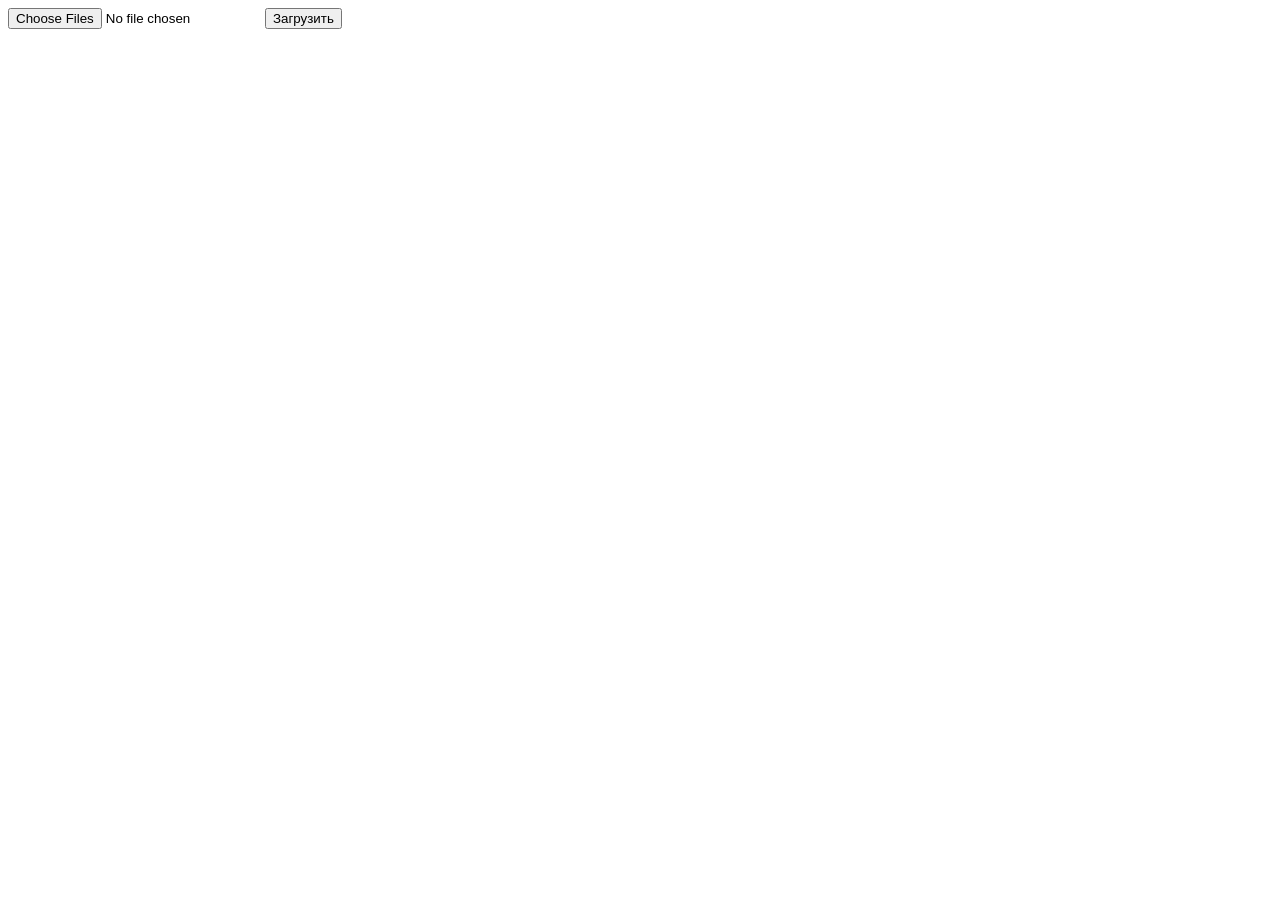
==== app/static/upload.html @ bad2fa56 "feat(static): add main static page for uploads files" ====
<!doctype html>
<html lang="ru">
<head>
  <meta charset="UTF-8">
  <title>Загрузка файлов</title>
</head>
<body>
  <form id="upload-form">
    <input id="file-input" type="file" multiple required>
    <button type="submit">Загрузить</button>
  </form>

  <p id="status"></p>

  <script src="/static/upload.js"></script>
</body>
</html>
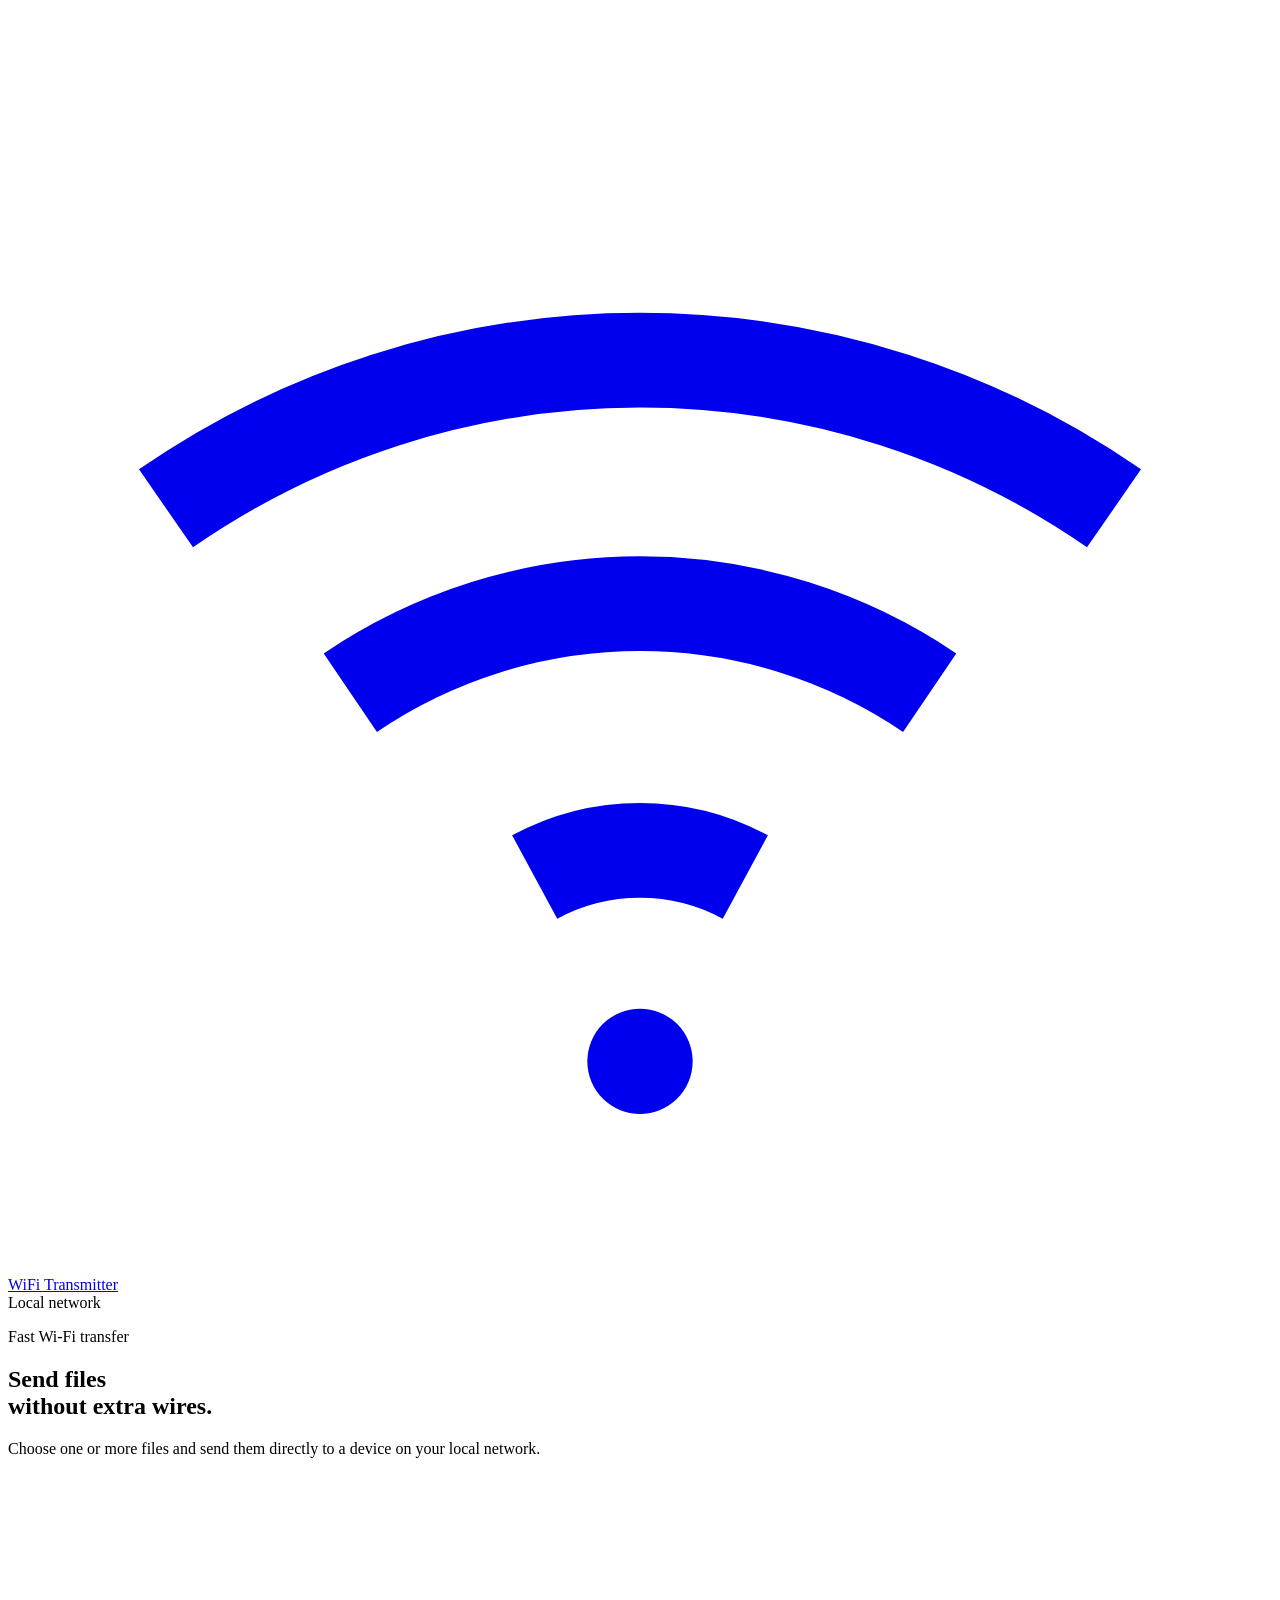
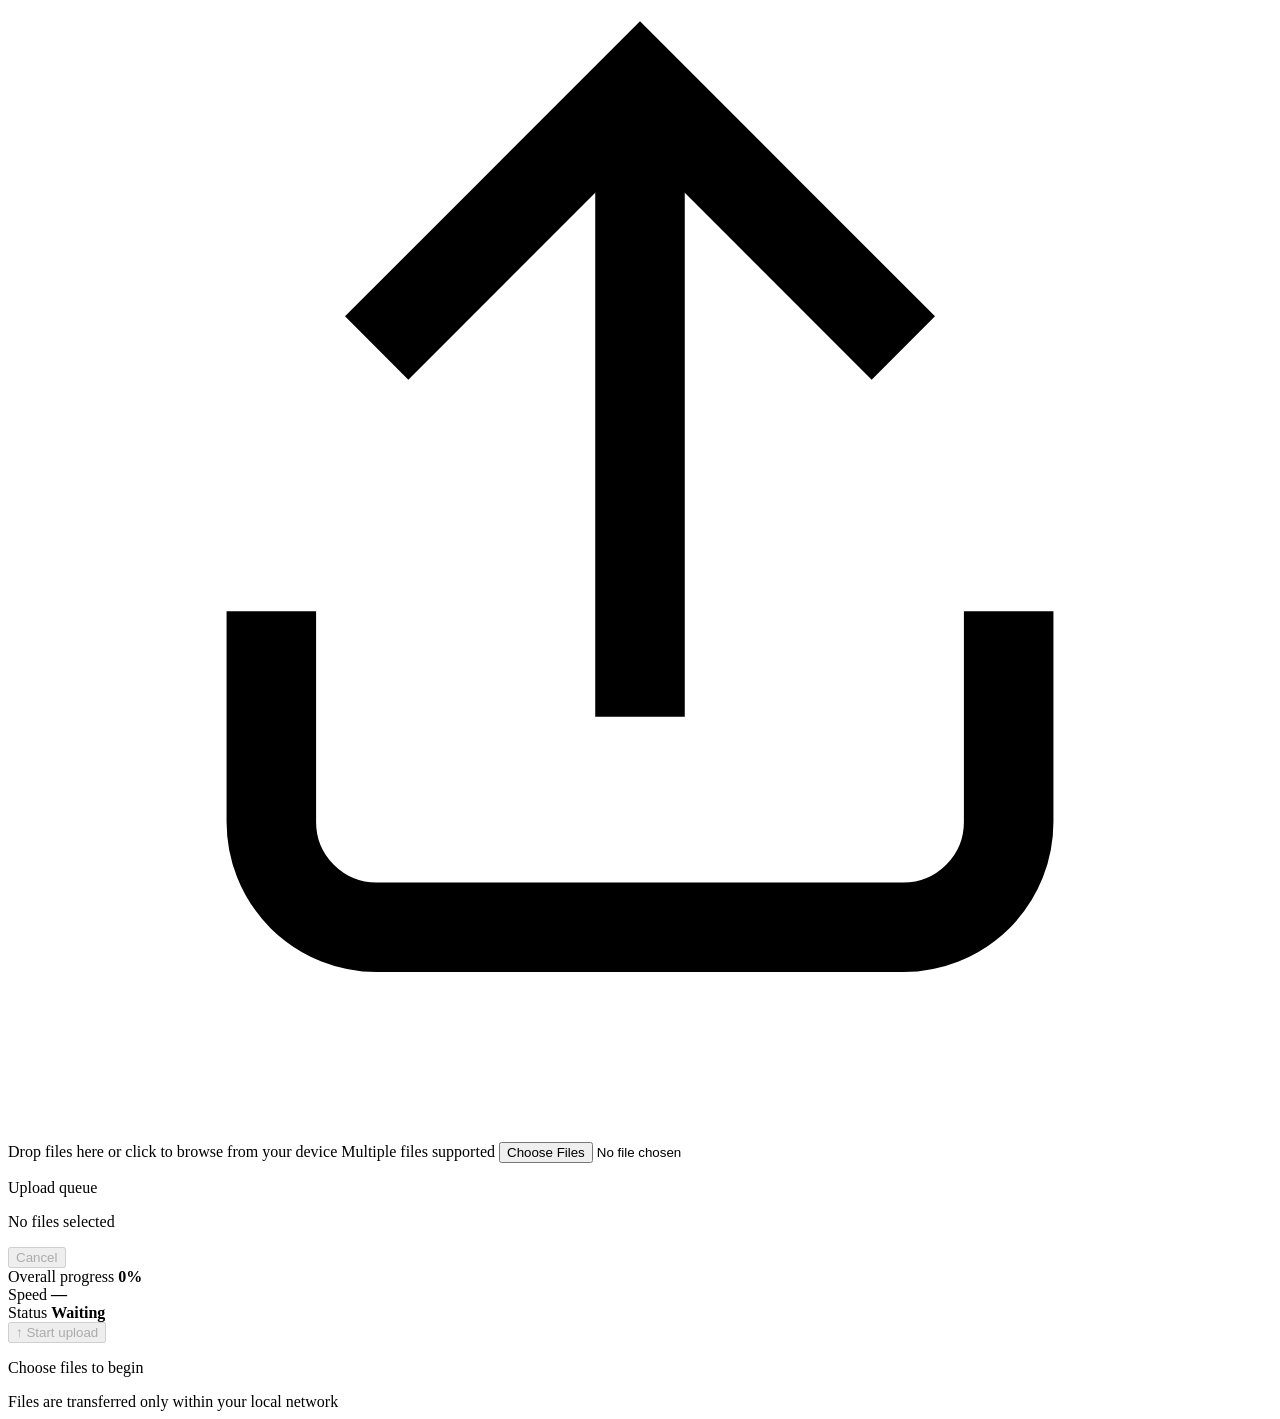
==== commit 6d661529: "feat(ui): add upload controls and localization" ====
--- a/app/static/upload.html
+++ b/app/static/upload.html
@@ -1,17 +1,119 @@
 <!doctype html>
-<html lang="ru">
+<html lang="en" data-language="en">
 <head>
   <meta charset="UTF-8">
-  <title>Загрузка файлов</title>
+  <meta name="viewport" content="width=device-width, initial-scale=1.0">
+  <meta name="theme-color" content="#08120e">
+  <title>WiFi Transmitter</title>
+  <link rel="stylesheet" href="/static/upload.css">
 </head>
 <body>
-  <form id="upload-form">
-    <input id="file-input" type="file" multiple required>
-    <button type="submit">Загрузить</button>
-  </form>
+  <div class="app-shell">
+    <header class="topbar">
+      <a class="brand" href="/" aria-label="WiFi Transmitter" data-i18n-aria-label="brand">
+        <span class="brand-mark" aria-hidden="true">
+          <svg viewBox="0 0 24 24" fill="none" stroke="currentColor" stroke-width="1.8">
+            <path d="M3 9.5a15.8 15.8 0 0 1 18 0" />
+            <path d="M6.5 13a9.8 9.8 0 0 1 11 0" />
+            <path d="M10 16.5a4.2 4.2 0 0 1 4 0" />
+            <circle cx="12" cy="20" r="1" fill="currentColor" stroke="none" />
+          </svg>
+        </span>
+        <span data-i18n="brand">WiFi Transmitter</span>
+      </a>
 
-  <p id="status"></p>
+      <div class="connection-pill">
+        <span class="online-dot"></span>
+        <span data-i18n="network">Local network</span>
+      </div>
+    </header>
 
+    <main class="page-content">
+      <section class="intro">
+        <p class="eyebrow" data-i18n="eyebrow">Fast Wi-Fi transfer</p>
+        <h1>
+          <span data-i18n="heroTitle">Send files</span><br>
+          <span class="hero-accent" data-i18n="heroAccent">without extra wires.</span>
+        </h1>
+        <p class="intro-text" data-i18n="intro">
+          Choose one or more files and send them directly to a device on your local network.
+        </p>
+      </section>
+
+      <form id="upload-form" class="upload-card">
+        <label id="drop-zone" class="drop-zone" for="file-input">
+          <span class="drop-icon" aria-hidden="true">
+            <svg viewBox="0 0 24 24" fill="none" stroke="currentColor" stroke-width="1.7">
+              <path d="M12 16V4" />
+              <path d="m7 9 5-5 5 5" />
+              <path d="M5 14v4a2 2 0 0 0 2 2h10a2 2 0 0 0 2-2v-4" />
+            </svg>
+          </span>
+          <span class="drop-title" data-i18n="dropTitle">Drop files here</span>
+          <span class="drop-subtitle" data-i18n="dropSubtitle">or click to browse from your device</span>
+          <span class="drop-hint" data-i18n="dropHint">Multiple files supported</span>
+          <input id="file-input" type="file" multiple required>
+        </label>
+
+        <div class="queue-header">
+          <div>
+            <p class="section-label" data-i18n="queueTitle">Upload queue</p>
+            <p id="file-count" class="file-count" data-i18n="noFiles">No files selected</p>
+          </div>
+          <button id="cancel-button" class="button button-ghost" type="button" disabled>
+            <span data-i18n="cancel">Cancel</span>
+          </button>
+        </div>
+
+        <div id="file-list" class="file-list" aria-live="polite"></div>
+
+        <section class="progress-section" aria-label="Overall progress" data-i18n-aria-label="overallProgressLabel">
+          <div class="progress-heading">
+            <span class="section-label" data-i18n="overallProgressLabel">Overall progress</span>
+            <strong id="overall-percent">0%</strong>
+          </div>
+          <div class="progress-track progress-track-large">
+            <div id="overall-progress" class="progress-fill"></div>
+          </div>
+
+          <div class="stats-grid">
+            <div class="stat-card">
+              <span class="stat-label" data-i18n="speed">Speed</span>
+              <strong id="speed-value">—</strong>
+            </div>
+            <div class="stat-card">
+              <span class="stat-label" data-i18n="status">Status</span>
+              <strong id="overall-status" data-i18n="waiting">Waiting</strong>
+            </div>
+          </div>
+        </section>
+
+        <div class="upload-actions">
+          <div class="action-buttons">
+            <button id="submit-button" class="button button-primary" type="submit" disabled>
+              <span class="button-upload-icon" aria-hidden="true">↑</span>
+              <span class="button-label" data-i18n="startUpload">Start upload</span>
+            </button>
+            <button id="stop-button" class="button button-stop" type="button" hidden>
+              <span class="button-stop-icon" aria-hidden="true">■</span>
+              <span data-i18n="stop">Stop</span>
+            </button>
+          </div>
+          <p id="status" class="status-message" role="status" data-i18n="chooseFiles">Choose files to begin</p>
+        </div>
+      </form>
+    </main>
+
+    <footer class="footer">
+      <span class="footer-dot"></span>
+      <span data-i18n="localOnly">Files are transferred only within your local network</span>
+    </footer>
+  </div>
+
+  <script>
+    window.APP_LANGUAGE = window.APP_LANGUAGE || document.documentElement.dataset.language || "en";
+  </script>
+  <script src="/static/locales/en.js"></script>
   <script src="/static/upload.js"></script>
 </body>
 </html>
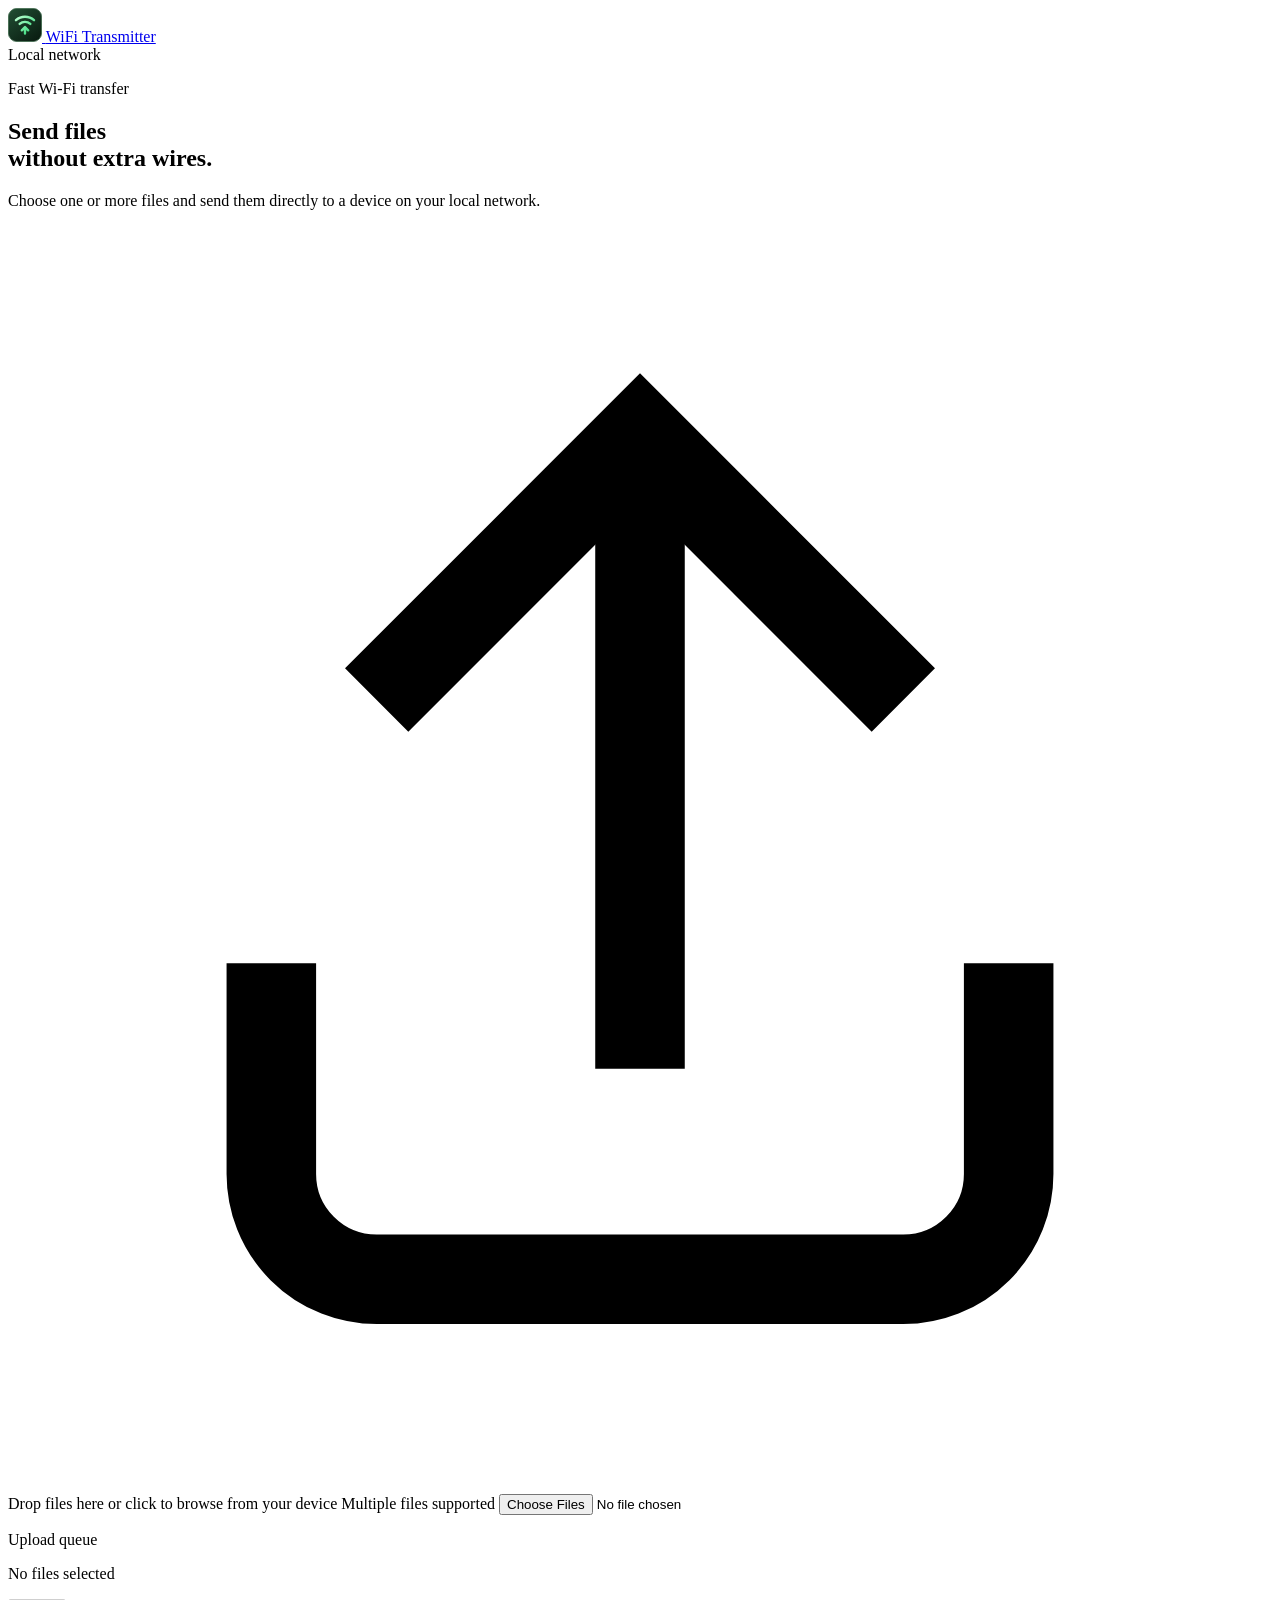
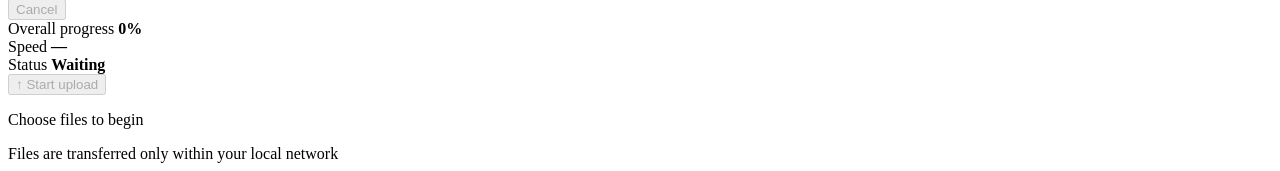
==== commit f1bb2141: "feat(branding): add shared app icons and build assets" ====
--- a/app/static/upload.html
+++ b/app/static/upload.html
@@ -3,8 +3,12 @@
 <head>
   <meta charset="UTF-8">
   <meta name="viewport" content="width=device-width, initial-scale=1.0">
-  <meta name="theme-color" content="#08120e">
+  <meta name="theme-color" content="#07100c">
+  <meta name="description" content="Send files directly to your computer over your local network with WiFi Transmitter.">
   <title>WiFi Transmitter</title>
+  <link rel="icon" href="/assets/icon.svg" type="image/svg+xml">
+  <link rel="alternate icon" href="/favicon.ico" sizes="16x16 32x32 48x48 64x64 128x128 256x256">
+  <link rel="apple-touch-icon" href="/assets/apple-touch-icon.png" sizes="180x180">
   <link rel="stylesheet" href="/static/upload.css">
 </head>
 <body>
@@ -12,12 +16,7 @@
     <header class="topbar">
       <a class="brand" href="/" aria-label="WiFi Transmitter" data-i18n-aria-label="brand">
         <span class="brand-mark" aria-hidden="true">
-          <svg viewBox="0 0 24 24" fill="none" stroke="currentColor" stroke-width="1.8">
-            <path d="M3 9.5a15.8 15.8 0 0 1 18 0" />
-            <path d="M6.5 13a9.8 9.8 0 0 1 11 0" />
-            <path d="M10 16.5a4.2 4.2 0 0 1 4 0" />
-            <circle cx="12" cy="20" r="1" fill="currentColor" stroke="none" />
-          </svg>
+          <img src="/assets/icon.svg" width="34" height="34" alt="">
         </span>
         <span data-i18n="brand">WiFi Transmitter</span>
       </a>
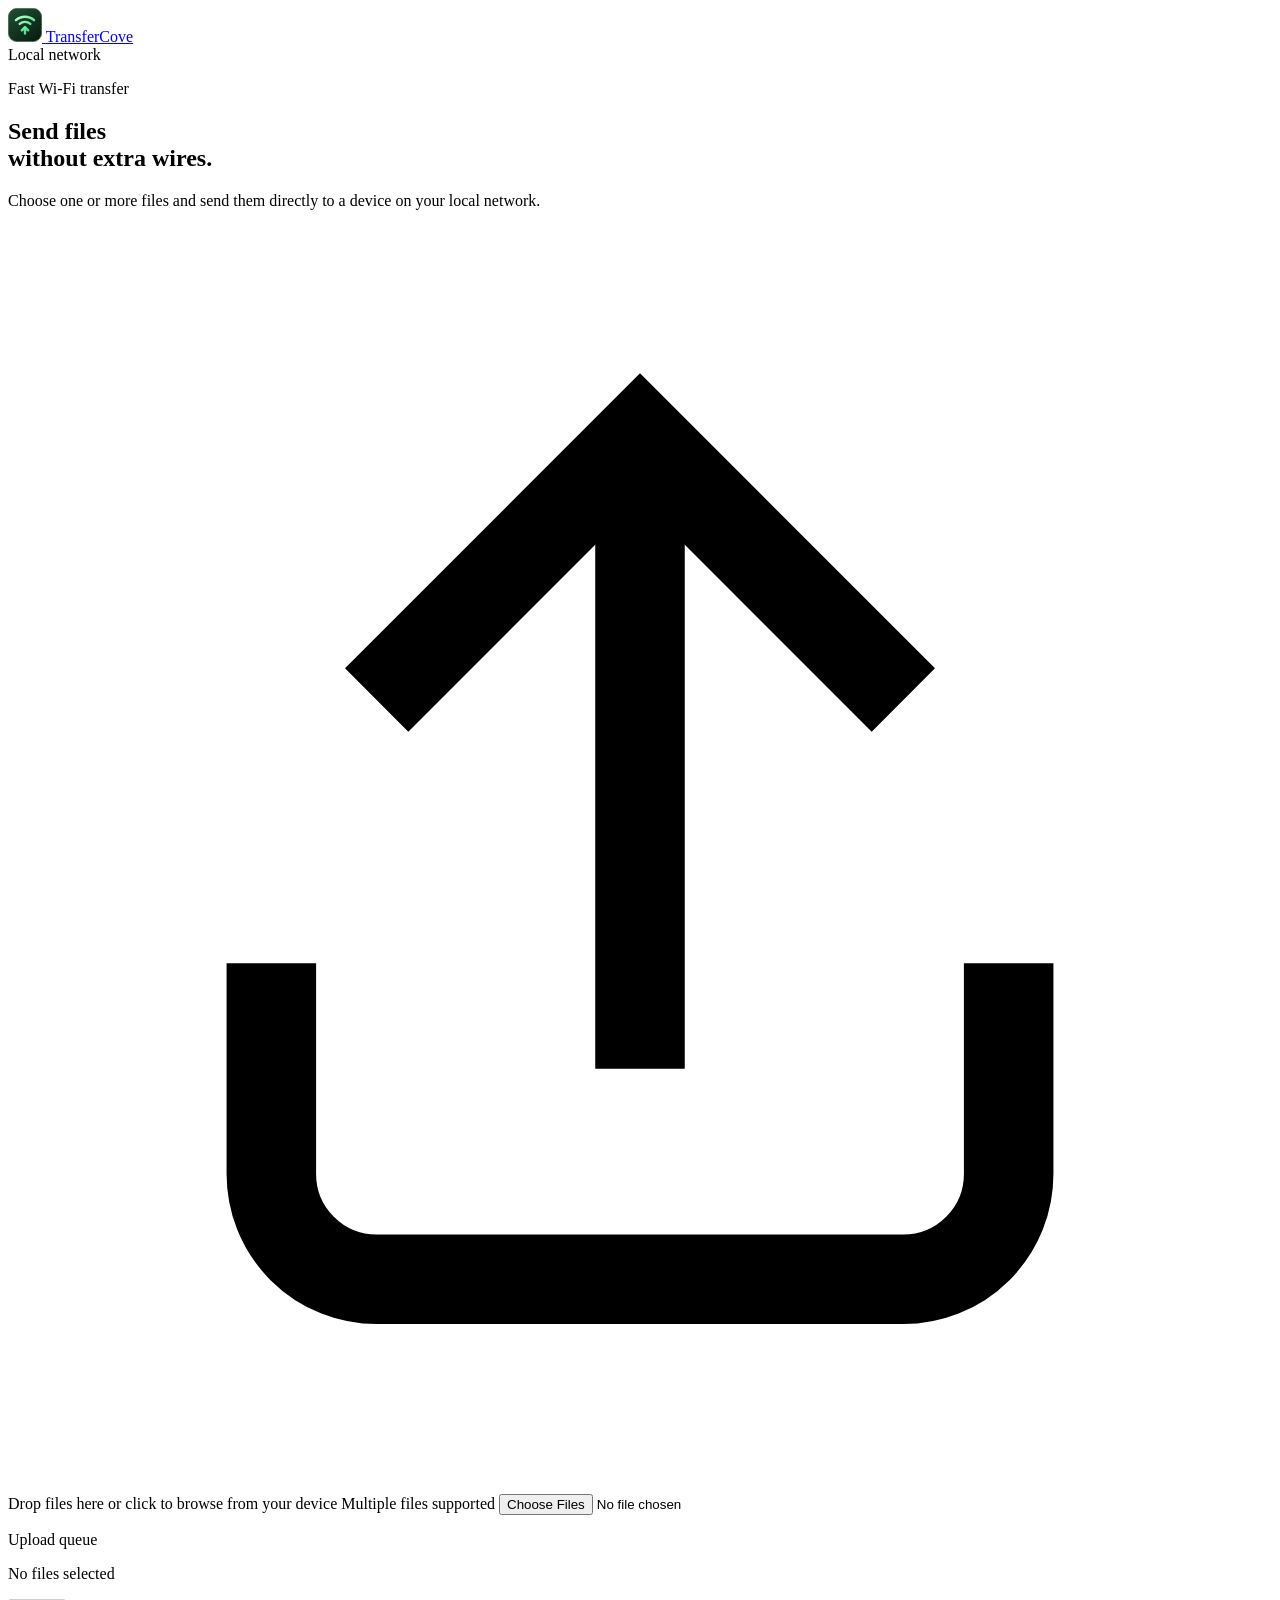
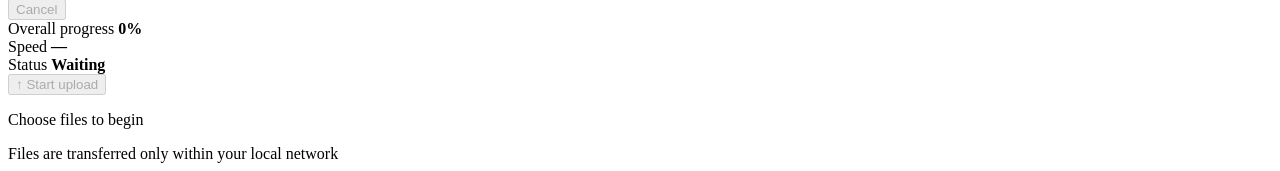
==== commit 058acbe3: "feat(branding): rename product to TransferCove" ====
--- a/app/static/upload.html
+++ b/app/static/upload.html
@@ -4,8 +4,8 @@
   <meta charset="UTF-8">
   <meta name="viewport" content="width=device-width, initial-scale=1.0">
   <meta name="theme-color" content="#07100c">
-  <meta name="description" content="Send files directly to your computer over your local network with WiFi Transmitter.">
-  <title>WiFi Transmitter</title>
+  <meta name="description" content="Send files directly to your computer over your local network with TransferCove.">
+  <title>TransferCove</title>
   <link rel="icon" href="/assets/icon.svg" type="image/svg+xml">
   <link rel="alternate icon" href="/favicon.ico" sizes="16x16 32x32 48x48 64x64 128x128 256x256">
   <link rel="apple-touch-icon" href="/assets/apple-touch-icon.png" sizes="180x180">
@@ -14,11 +14,11 @@
 <body>
   <div class="app-shell">
     <header class="topbar">
-      <a class="brand" href="/" aria-label="WiFi Transmitter" data-i18n-aria-label="brand">
+      <a class="brand" href="/" aria-label="TransferCove" data-i18n-aria-label="brand">
         <span class="brand-mark" aria-hidden="true">
           <img src="/assets/icon.svg" width="34" height="34" alt="">
         </span>
-        <span data-i18n="brand">WiFi Transmitter</span>
+        <span data-i18n="brand">TransferCove</span>
       </a>
 
       <div class="connection-pill">
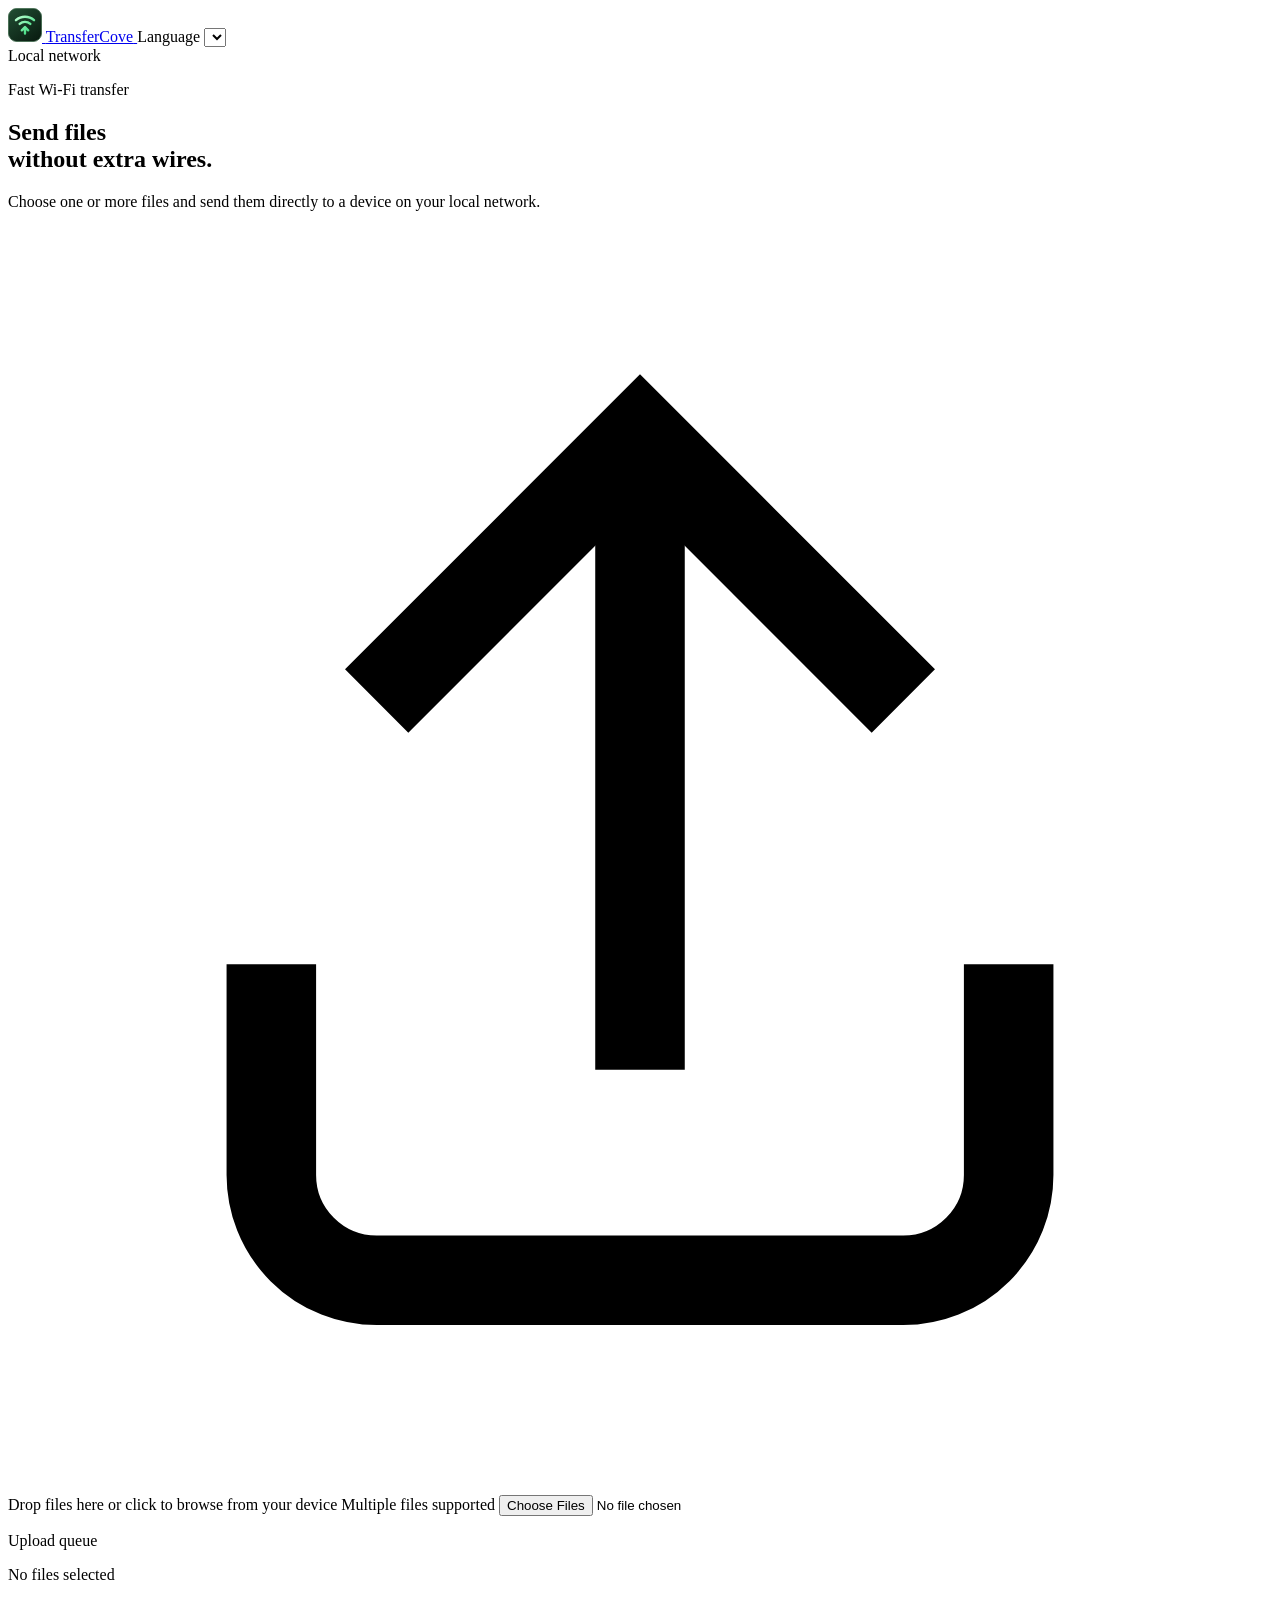
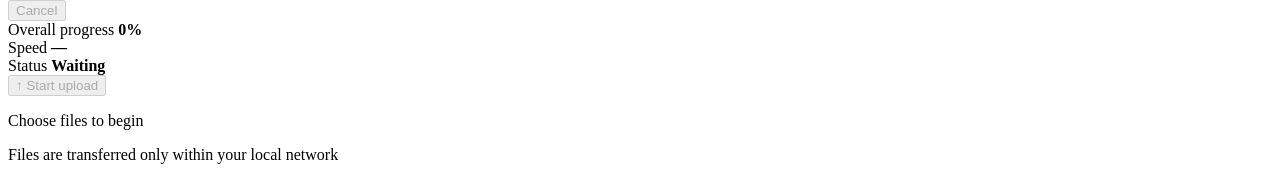
==== commit 765bd7f8: "feat(web): localize upload interface" ====
--- a/app/static/upload.html
+++ b/app/static/upload.html
@@ -21,6 +21,9 @@
         <span data-i18n="brand">TransferCove</span>
       </a>
 
+      <label class="language-picker"><span data-i18n="language">Language</span>
+        <select id="language-select" aria-label="Language" data-i18n-aria-label="language"></select>
+      </label>
       <div class="connection-pill">
         <span class="online-dot"></span>
         <span data-i18n="network">Local network</span>
@@ -109,9 +112,6 @@
     </footer>
   </div>
 
-  <script>
-    window.APP_LANGUAGE = window.APP_LANGUAGE || document.documentElement.dataset.language || "en";
-  </script>
   <script src="/static/locales/en.js"></script>
   <script src="/static/upload.js"></script>
 </body>
